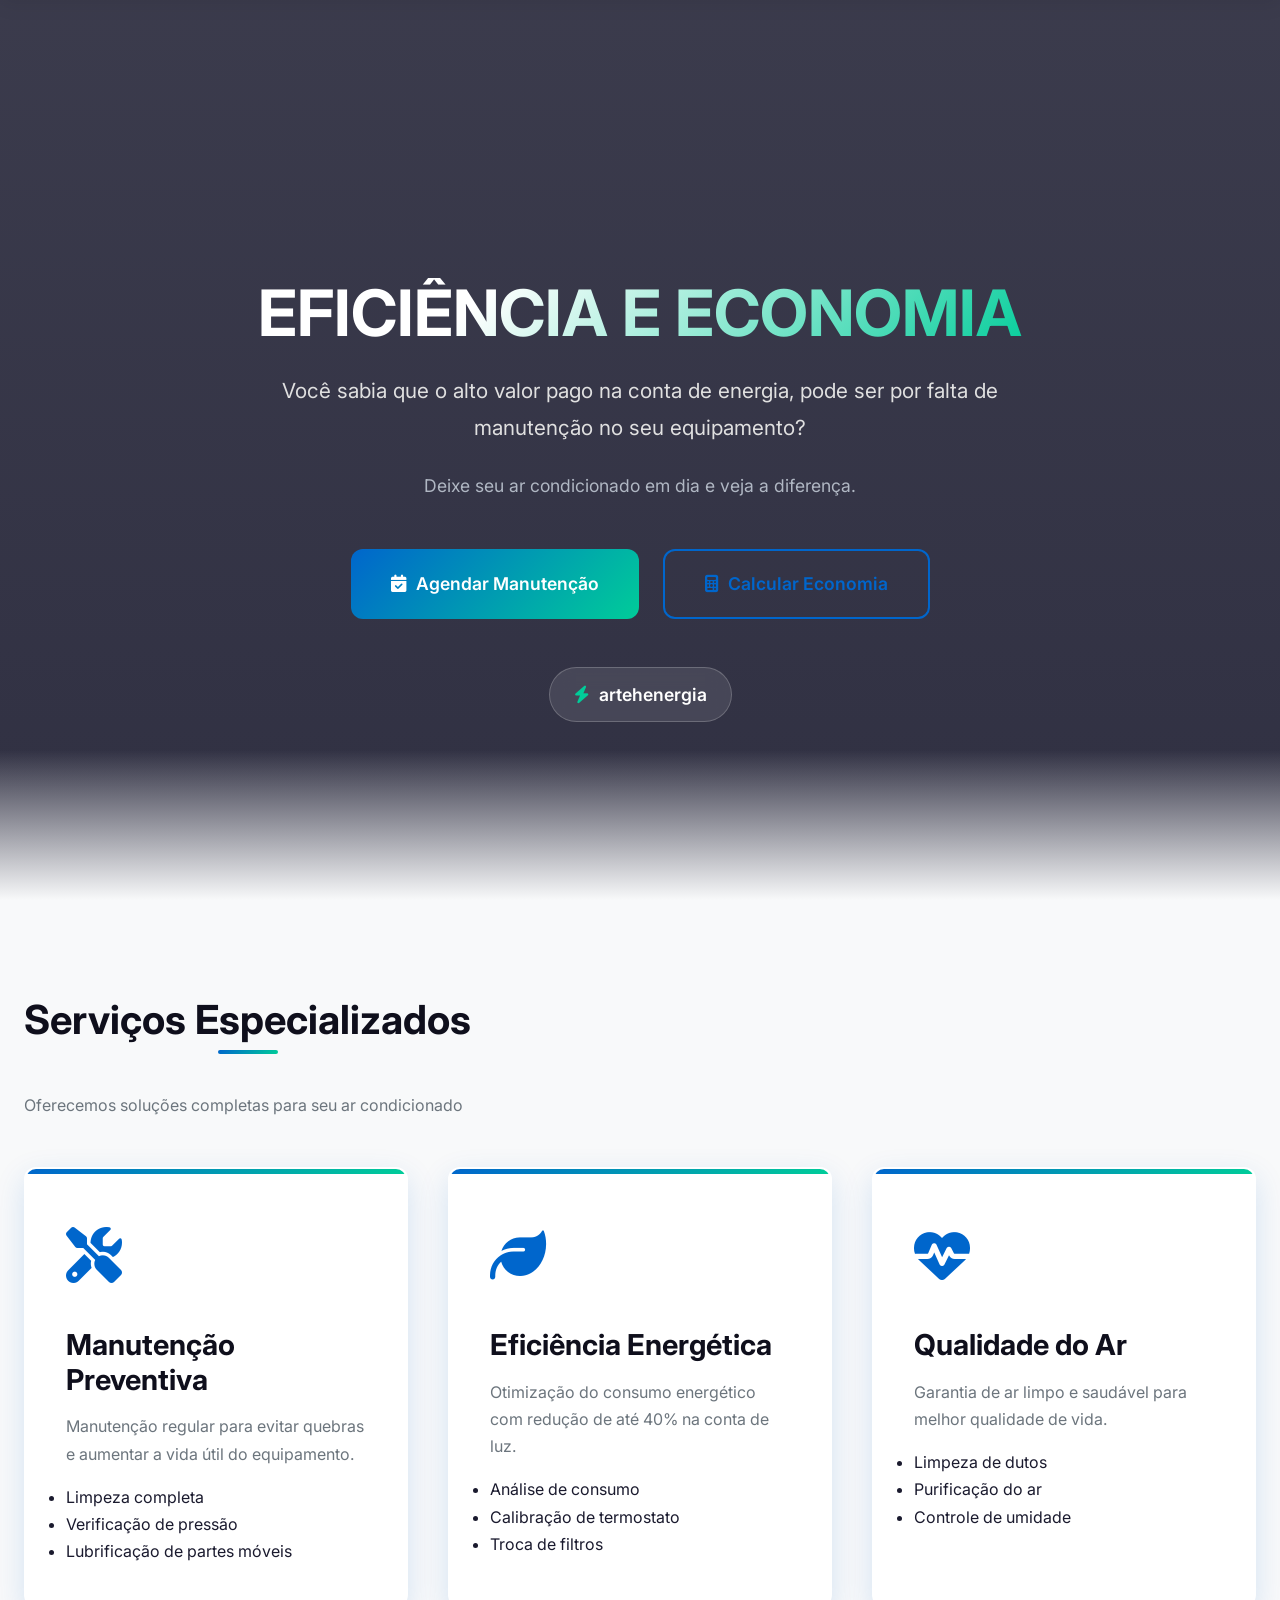
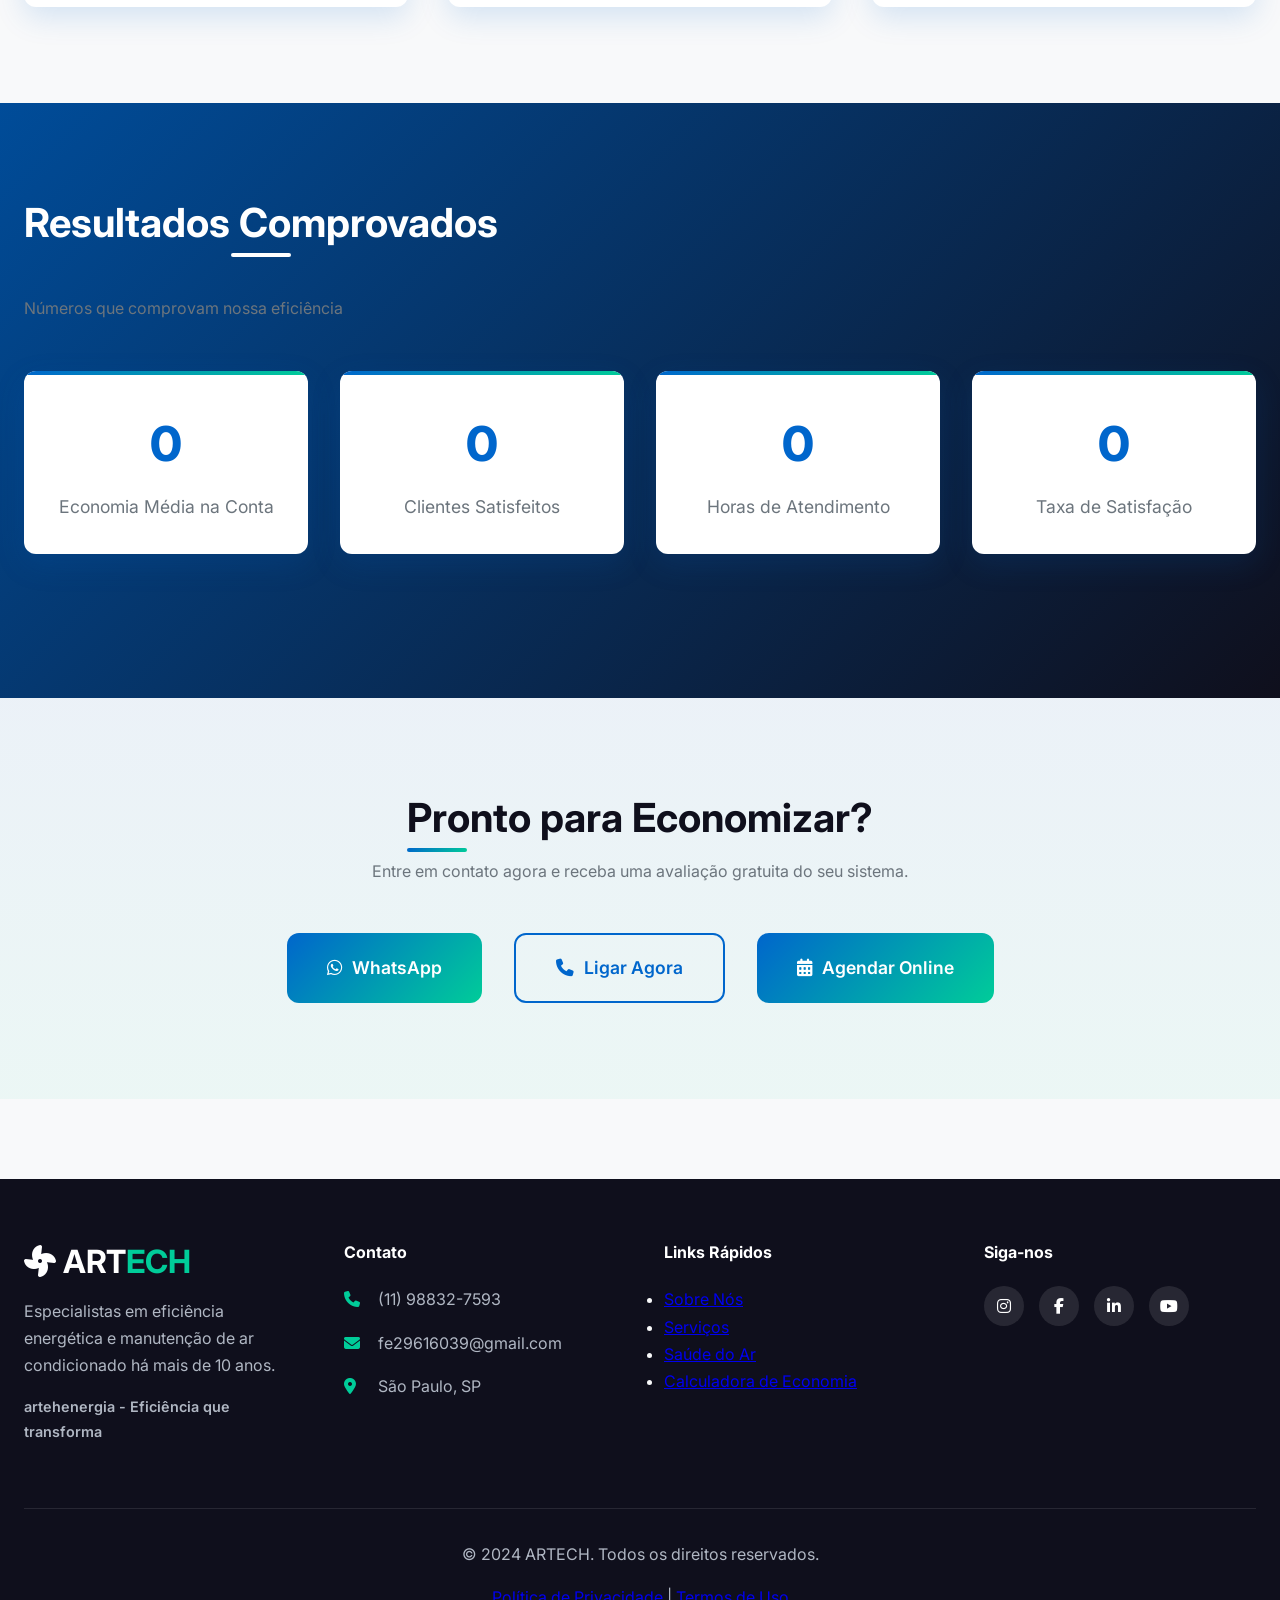
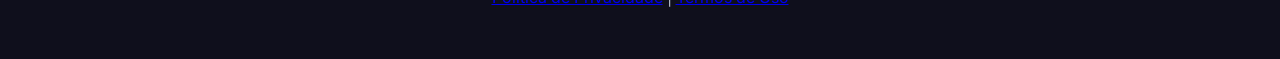
==== index.html @ 8abafe59 "Add files via upload" ====
<!DOCTYPE html>
<html lang="pt-br">
<head>
    <meta charset="UTF-8">
    <meta name="viewport" content="width=device-width, initial-scale=1.0">
    <title>ARTECH - Eficiência e Economia em Ar Condicionado</title>
    
    <!-- SEO -->
    <meta name="description" content="Reduza até 40% na conta de energia com manutenção especializada em ar condicionado. Eficiência e economia garantida para sua casa ou empresa.">
    <meta name="keywords" content="ar condicionado, manutenção, economia de energia, eficiência energética, limpeza ar condicionado, conserto ar condicionado">
    <meta name="author" content="ARTECH">
    
    <!-- Favicon -->
    <link rel="icon" type="image/x-icon" href="assets/images/favicon.ico">
    
    <!-- CSS -->
    <link rel="stylesheet" href="/css/global.css">
    <link rel="stylesheet" href="/css/components.css">
    <link rel="stylesheet" href="/css/index.css">
    
    <!-- Font Awesome -->
    <link rel="stylesheet" href="https://cdnjs.cloudflare.com/ajax/libs/font-awesome/6.4.0/css/all.min.css">
    
    <!-- Google Fonts -->
    <link rel="preconnect" href="https://fonts.googleapis.com">
    <link rel="preconnect" href="https://fonts.gstatic.com" crossorigin>
    <link href="https://fonts.googleapis.com/css2?family=Inter:wght@300;400;500;600;700;800&display=swap" rel="stylesheet">
</head>
<body>
    <!-- HEADER -->
    <header class="header">
        <div class="container">
            <nav class="navbar">
                <a href="index.html" class="logo">
    <img src="/assets/images/logo.svg" alt="ARTECH Energia" class="logo-img">
</a>
                
                <button class="menu-toggle" id="menuToggle" aria-label="Menu">
                    <i class="fas fa-bars"></i>
                </button>
                
                <ul class="nav-links" id="navLinks">
                    <li><a href="index.html" class="active">Home</a></li>
                    <li><a href="sobre.html">Sobre Nós</a></li>
                    <li><a href="servicos.html">Serviços</a></li>
                    <li><a href="saude.html">Saúde do Ar</a></li>
                    <li><a href="economia.html">Economia</a></li>
                    <li><a href="contato.html" class="btn btn-primary">Contato</a></li>
                </ul>
            </nav>
        </div>
    </header>

    <!-- HERO SECTION -->
    <section class="hero">
        <div class="container">
            <div class="hero-content">
                <h1>EFICIÊNCIA E ECONOMIA</h1>
                <p class="lead">Você sabia que o alto valor pago na conta de energia, pode ser por falta de manutenção no seu equipamento?</p>
                <p class="subtitle">Deixe seu ar condicionado em dia e veja a diferença.</p>
                
                <div class="hero-buttons">
                    <a href="agendamento.html" class="btn btn-primary btn-lg">
                        <i class="fas fa-calendar-check"></i> Agendar Manutenção
                    </a>
                    <a href="economia.html" class="btn btn-secondary btn-lg">
                        <i class="fas fa-calculator"></i> Calcular Economia
                    </a>
                </div>
                
                <div class="brand-tag">
                    <i class="fas fa-bolt"></i>
                    <span>artehenergia</span>
                </div>
            </div>
        </div>
    </section>

    <!-- SERVIÇOS DESTAQUE -->
    <section class="services-section">
        <div class="container">
            <h2 class="section-title">Serviços Especializados</h2>
            <p class="section-subtitle">Oferecemos soluções completas para seu ar condicionado</p>
            
            <div class="services-grid">
                <div class="service-card">
                    <div class="service-icon">
                        <i class="fas fa-tools"></i>
                    </div>
                    <h3>Manutenção Preventiva</h3>
                    <p>Manutenção regular para evitar quebras e aumentar a vida útil do equipamento.</p>
                    <ul>
                        <li>Limpeza completa</li>
                        <li>Verificação de pressão</li>
                        <li>Lubrificação de partes móveis</li>
                    </ul>
                </div>
                
                <div class="service-card">
                    <div class="service-icon">
                        <i class="fas fa-leaf"></i>
                    </div>
                    <h3>Eficiência Energética</h3>
                    <p>Otimização do consumo energético com redução de até 40% na conta de luz.</p>
                    <ul>
                        <li>Análise de consumo</li>
                        <li>Calibração de termostato</li>
                        <li>Troca de filtros</li>
                    </ul>
                </div>
                
                <div class="service-card">
                    <div class="service-icon">
                        <i class="fas fa-heartbeat"></i>
                    </div>
                    <h3>Qualidade do Ar</h3>
                    <p>Garantia de ar limpo e saudável para melhor qualidade de vida.</p>
                    <ul>
                        <li>Limpeza de dutos</li>
                        <li>Purificação do ar</li>
                        <li>Controle de umidade</li>
                    </ul>
                </div>
            </div>
        </div>
    </section>

    <!-- ESTATÍSTICAS -->
    <section class="economy-home">
        <div class="container">
            <h2 class="section-title">Resultados Comprovados</h2>
            <p class="section-subtitle">Números que comprovam nossa eficiência</p>
            
            <div class="stats-grid">
                <div class="stat-card">
                    <div class="stat-number" data-count="40">0</div>
                    <div class="stat-label">Economia Média na Conta</div>
                </div>
                
                <div class="stat-card">
                    <div class="stat-number" data-count="1500">0</div>
                    <div class="stat-label">Clientes Satisfeitos</div>
                </div>
                
                <div class="stat-card">
                    <div class="stat-number" data-count="24">0</div>
                    <div class="stat-label">Horas de Atendimento</div>
                </div>
                
                <div class="stat-card">
                    <div class="stat-number" data-count="99">0</div>
                    <div class="stat-label">Taxa de Satisfação</div>
                </div>
            </div>
        </div>
    </section>

    <!-- CTA FINAL -->
    <section class="cta-section">
        <div class="container">
            <h2>Pronto para Economizar?</h2>
            <p class="lead">Entre em contato agora e receba uma avaliação gratuita do seu sistema.</p>
            
            <div class="cta-buttons">
                <a href="https://wa.me/5511988327593?text=Olá! Gostaria de agendar uma manutenção" 
                   class="btn btn-primary btn-lg" target="_blank">
                    <i class="fab fa-whatsapp"></i> WhatsApp
                </a>
                <a href="tel:+5511988327593" class="btn btn-secondary btn-lg">
                    <i class="fas fa-phone"></i> Ligar Agora
                </a>
                <a href="agendamento.html" class="btn btn-primary btn-lg">
                    <i class="fas fa-calendar-alt"></i> Agendar Online
                </a>
            </div>
        </div>
    </section>

    <!-- FOOTER -->
    <footer class="footer">
        <div class="container">
            <div class="footer-content">
                <div class="footer-brand">
                    <h3><i class="fas fa-fan"></i> ART<span>ECH</span></h3>
                    <p>Especialistas em eficiência energética e manutenção de ar condicionado há mais de 10 anos.</p>
                    <p class="tagline">artehenergia - Eficiência que transforma</p>
                </div>
                
                <div class="footer-contact">
                    <h4>Contato</h4>
                    <p><i class="fas fa-phone"></i> (11) 98832-7593</p>
                    <p><i class="fas fa-envelope"></i> fe29616039@gmail.com</p>
                    <p><i class="fas fa-map-marker-alt"></i> São Paulo, SP</p>
                </div>
                
                <div class="footer-links">
                    <h4>Links Rápidos</h4>
                    <ul>
                        <li><a href="sobre.html">Sobre Nós</a></li>
                        <li><a href="servicos.html">Serviços</a></li>
                        <li><a href="saude.html">Saúde do Ar</a></li>
                        <li><a href="economia.html">Calculadora de Economia</a></li>
                    </ul>
                </div>
                
                <div class="footer-social">
                    <h4>Siga-nos</h4>
                    <div class="social-icons">
                        <a href="#" aria-label="Instagram"><i class="fab fa-instagram"></i></a>
                        <a href="#" aria-label="Facebook"><i class="fab fa-facebook-f"></i></a>
                        <a href="#" aria-label="LinkedIn"><i class="fab fa-linkedin-in"></i></a>
                        <a href="#" aria-label="YouTube"><i class="fab fa-youtube"></i></a>
                    </div>
                </div>
            </div>
            
            <div class="footer-bottom">
                <p>&copy; 2024 ARTECH. Todos os direitos reservados.</p>
                <p><a href="politica.html">Política de Privacidade</a> | <a href="termos.html">Termos de Uso</a></p>
            </div>
        </div>
    </footer>

    <!-- JavaScript -->
    <script src="/js/global.js"></script>
    <script src="/js/index.js"></script>
</body>
</html>
---- css/global.css ----
/* css/global.css */
:root {
  /* PALETA DA ARTECH - Energia & Eficiência */
  --primary: #0066CC;       /* Azul energia - confiança */
  --primary-dark: #004C99;
  --secondary: #00CC99;     /* Verde eficiência - sustentabilidade */
  --secondary-dark: #00AA7A;
  --accent: #FF6B35;        /* Laranja - atenção/urgência */
  --dark: #1A1A2E;          /* Preto técnico */
  --darker: #0F0F1C;
  --light: #F8F9FA;         /* Branco gelo */
  --gray: #6C757D;
  --gray-light: #E9ECEF;
  
  /* Efeitos */
  --gradient: linear-gradient(135deg, var(--primary), var(--secondary));
  --gradient-dark: linear-gradient(135deg, var(--primary-dark), var(--secondary-dark));
  --shadow: 0 10px 30px rgba(0, 102, 204, 0.15);
  --shadow-lg: 0 20px 40px rgba(0, 0, 0, 0.1);
  --radius: 12px;
  --radius-lg: 20px;
  --transition: all 0.3s cubic-bezier(0.4, 0, 0.2, 1);
}

/* RESET MODERNO */
* {
  margin: 0;
  padding: 0;
  box-sizing: border-box;
}

html {
  scroll-behavior: smooth;
  font-size: 16px;
}

body {
  font-family: 'Inter', 'Segoe UI', system-ui, sans-serif;
  line-height: 1.7;
  color: var(--dark);
  background-color: var(--light);
  overflow-x: hidden;
}

/* CONTAINER RESPONSIVO */
.container {
  width: 100%;
  max-width: 1280px;
  margin: 0 auto;
  padding: 0 24px;
}

/* TIPOGRAFIA */
h1, h2, h3, h4, h5, h6 {
  font-weight: 700;
  line-height: 1.2;
  margin-bottom: 1rem;
  color: var(--darker);
}

h1 {
  font-size: 3.5rem;
}

h2 {
  font-size: 2.5rem;
  position: relative;
  display: inline-block;
}

h2::after {
  content: '';
  position: absolute;
  bottom: -10px;
  left: 0;
  width: 60px;
  height: 4px;
  background: var(--gradient);
  border-radius: 2px;
}

h3 {
  font-size: 1.8rem;
}

p {
  margin-bottom: 1rem;
  color: var(--gray);
}

.section-title {
  text-align: center;
  margin-bottom: 3rem;
}

.section-title::after {
  left: 50%;
  transform: translateX(-50%);
}

/* BOTÕES */
.btn {
  display: inline-flex;
  align-items: center;
  justify-content: center;
  gap: 10px;
  padding: 14px 32px;
  font-weight: 600;
  font-size: 1rem;
  text-decoration: none;
  border-radius: var(--radius);
  border: none;
  cursor: pointer;
  transition: var(--transition);
  white-space: nowrap;
}

.btn-primary {
  background: var(--gradient);
  color: white;
}

.btn-primary:hover {
  background: var(--gradient-dark);
  transform: translateY(-3px);
  box-shadow: var(--shadow-lg);
}

.btn-secondary {
  background: transparent;
  color: var(--primary);
  border: 2px solid var(--primary);
}

.btn-secondary:hover {
  background: var(--primary);
  color: white;
  transform: translateY(-3px);
}

.btn-lg {
  padding: 18px 40px;
  font-size: 1.1rem;
}

/* HEADER FIXO */
.header {
  background: rgba(255, 255, 255, 0.95);
  backdrop-filter: blur(10px);
  box-shadow: 0 4px 20px rgba(0, 0, 0, 0.08);
  position: fixed;
  width: 100%;
  top: 0;
  z-index: 1000;
  border-bottom: 3px solid transparent;
  border-image: var(--gradient);
  border-image-slice: 1;
}

.navbar {
  display: flex;
  justify-content: space-between;
  align-items: center;
  padding: 1.2rem 0;
}

.logo {
  font-size: 2rem;
  font-weight: 800;
  color: var(--dark);
  text-decoration: none;
  display: flex;
  align-items: center;
  gap: 10px;
}

.logo span {
  color: var(--primary);
  position: relative;
}

.logo span::after {
  content: '®';
  font-size: 0.7rem;
  position: absolute;
  top: -5px;
  right: -12px;
}

.nav-links {
  display: flex;
  gap: 2rem;
  list-style: none;
}

.nav-links a {
  color: var(--dark);
  text-decoration: none;
  font-weight: 600;
  font-size: 1rem;
  padding: 8px 16px;
  border-radius: var(--radius);
  transition: var(--transition);
  position: relative;
}

.nav-links a:hover {
  color: var(--primary);
  background: rgba(0, 102, 204, 0.08);
}

.nav-links a.active {
  color: var(--primary);
  background: rgba(0, 102, 204, 0.1);
}

.nav-links a.active::before {
  content: '';
  position: absolute;
  bottom: -5px;
  left: 50%;
  transform: translateX(-50%);
  width: 30px;
  height: 3px;
  background: var(--gradient);
  border-radius: 2px;
}

.menu-toggle {
  display: none;
  background: none;
  border: none;
  font-size: 1.5rem;
  color: var(--dark);
  cursor: pointer;
  padding: 8px;
}

/* FOOTER */
.footer {
  background: var(--darker);
  color: var(--light);
  padding: 4rem 0 2rem;
  margin-top: 5rem;
}

.footer-content {
  display: grid;
  grid-template-columns: repeat(auto-fit, minmax(250px, 1fr));
  gap: 3rem;
  margin-bottom: 3rem;
}

.footer h3, .footer h4 {
  color: white;
  margin-bottom: 1.5rem;
}

.footer p {
  color: #B0B7C3;
}

.footer-brand h3 {
  font-size: 2rem;
  margin-bottom: 1rem;
}

.footer-brand span {
  color: var(--secondary);
}

.footer-contact i {
  color: var(--secondary);
  margin-right: 10px;
  width: 20px;
}

.social-icons {
  display: flex;
  gap: 15px;
}

.social-icons a {
  display: inline-flex;
  align-items: center;
  justify-content: center;
  width: 40px;
  height: 40px;
  background: rgba(255, 255, 255, 0.1);
  border-radius: 50%;
  color: white;
  text-decoration: none;
  transition: var(--transition);
}

.social-icons a:hover {
  background: var(--primary);
  transform: translateY(-3px);
}

.footer-bottom {
  border-top: 1px solid rgba(255, 255, 255, 0.1);
  padding-top: 2rem;
  text-align: center;
  color: #8A94A6;
}

.tagline {
  font-size: 0.9rem;
  color: var(--secondary);
  font-weight: 600;
}

/* RESPONSIVIDADE */
@media (max-width: 1024px) {
  h1 { font-size: 3rem; }
  h2 { font-size: 2.2rem; }
}

@media (max-width: 768px) {
  .container {
    padding: 0 20px;
  }
  
  .menu-toggle {
    display: block;
  }
  
  .nav-links {
    position: fixed;
    top: 80px;
    left: -100%;
    flex-direction: column;
    background: white;
    width: 100%;
    padding: 2rem;
    box-shadow: var(--shadow-lg);
    transition: 0.4s ease;
    z-index: 999;
  }
  
  .nav-links.active {
    left: 0;
  }
  
  h1 { font-size: 2.5rem; }
  h2 { font-size: 2rem; }
}

@media (max-width: 480px) {
  .btn {
    width: 100%;
    justify-content: center;
  }
  
  h1 { font-size: 2rem; }
  h2 { font-size: 1.8rem; }
}
---- css/components.css ----
/* css/components.css */

/* CARD DE SERVIÇO */
.service-card {
  background: white;
  border-radius: var(--radius);
  padding: 2.5rem;
  box-shadow: var(--shadow);
  transition: var(--transition);
  height: 100%;
  border: 2px solid transparent;
  position: relative;
  overflow: hidden;
}

.service-card::before {
  content: '';
  position: absolute;
  top: 0;
  left: 0;
  width: 100%;
  height: 5px;
  background: var(--gradient);
}

.service-card:hover {
  transform: translateY(-10px);
  box-shadow: var(--shadow-lg);
  border-color: var(--primary);
}

.service-icon {
  font-size: 3.5rem;
  margin-bottom: 1.5rem;
  color: var(--primary);
  display: inline-block;
}

/* CARD DE TIME */
.team-card {
  background: white;
  border-radius: var(--radius);
  padding: 2rem;
  text-align: center;
  box-shadow: var(--shadow);
  transition: var(--transition);
}

.team-card:hover {
  transform: translateY(-5px);
}

.team-img {
  width: 150px;
  height: 150px;
  border-radius: 50%;
  margin: 0 auto 1.5rem;
  overflow: hidden;
  border: 5px solid var(--gray-light);
}

.team-img img {
  width: 100%;
  height: 100%;
  object-fit: cover;
}

/* FORMULÁRIOS */
.form-group {
  margin-bottom: 1.5rem;
}

.form-label {
  display: block;
  margin-bottom: 0.5rem;
  font-weight: 600;
  color: var(--dark);
}

.form-control {
  width: 100%;
  padding: 14px 18px;
  border: 2px solid var(--gray-light);
  border-radius: var(--radius);
  font-size: 1rem;
  transition: var(--transition);
  background: white;
}

.form-control:focus {
  outline: none;
  border-color: var(--primary);
  box-shadow: 0 0 0 3px rgba(0, 102, 204, 0.1);
}

.form-control.error {
  border-color: var(--accent);
}

.error-message {
  color: var(--accent);
  font-size: 0.875rem;
  margin-top: 0.25rem;
  display: none;
}

.error-message.show {
  display: block;
}

/* GRIDS */
.grid-2 {
  display: grid;
  grid-template-columns: repeat(2, 1fr);
  gap: 3rem;
  align-items: center;
}

.grid-3 {
  display: grid;
  grid-template-columns: repeat(3, 1fr);
  gap: 2rem;
}

.grid-4 {
  display: grid;
  grid-template-columns: repeat(4, 1fr);
  gap: 2rem;
}

/* STATS */
.stats-grid {
  display: grid;
  grid-template-columns: repeat(auto-fit, minmax(200px, 1fr));
  gap: 2rem;
  margin: 3rem 0;
}

.stat-card {
  background: white;
  border-radius: var(--radius);
  padding: 2rem;
  text-align: center;
  box-shadow: var(--shadow);
  position: relative;
  overflow: hidden;
}

.stat-card::before {
  content: '';
  position: absolute;
  top: 0;
  left: 0;
  right: 0;
  height: 4px;
  background: var(--gradient);
}

.stat-number {
  font-size: 3rem;
  font-weight: 800;
  color: var(--primary);
  margin-bottom: 0.5rem;
}

.stat-label {
  color: var(--gray);
  font-size: 1.1rem;
}

/* BANNER */
.banner {
  background: var(--gradient);
  color: white;
  padding: 4rem 0;
  text-align: center;
  position: relative;
  overflow: hidden;
}

.banner::before {
  content: '';
  position: absolute;
  top: 0;
  left: 0;
  right: 0;
  bottom: 0;
  background: url('../assets/images/pattern.svg') repeat;
  opacity: 0.1;
}

.banner h2 {
  color: white;
  margin-bottom: 1rem;
}

.banner h2::after {
  background: white;
  left: 50%;
  transform: translateX(-50%);
}

/* RESPONSIVIDADE DOS COMPONENTES */
@media (max-width: 1024px) {
  .grid-4 {
    grid-template-columns: repeat(2, 1fr);
  }
}

@media (max-width: 768px) {
  .grid-2, .grid-3, .grid-4 {
    grid-template-columns: 1fr;
    gap: 1.5rem;
  }
  
  .service-card, .team-card, .stat-card {
    padding: 2rem;
  }
}
---- css/index.css ----
/* css/index.css */

/* HERO SECTION */
.hero {
  min-height: 100vh;
  background: linear-gradient(rgba(26, 26, 46, 0.85), rgba(26, 26, 46, 0.9)),
              url('../assets/images/hero-bg.jpg') center/cover fixed;
  display: flex;
  align-items: center;
  color: white;
  position: relative;
  overflow: hidden;
  padding-top: 100px;
}

.hero::before {
  content: '';
  position: absolute;
  bottom: 0;
  left: 0;
  right: 0;
  height: 150px;
  background: linear-gradient(to top, var(--light), transparent);
}

.hero-content {
  position: relative;
  z-index: 2;
  max-width: 800px;
  margin: 0 auto;
  text-align: center;
}

.hero h1 {
  font-size: 4rem;
  background: linear-gradient(135deg, #fff 30%, var(--secondary) 100%);
  -webkit-background-clip: text;
  background-clip: text;
  color: transparent;
  margin-bottom: 1.5rem;
  line-height: 1.1;
}

.hero .lead {
  font-size: 1.3rem;
  color: #E0E0E0;
  margin-bottom: 1.5rem;
  line-height: 1.8;
}

.hero .subtitle {
  font-size: 1.1rem;
  color: #B0B7C3;
  margin-bottom: 3rem;
}

.hero-buttons {
  display: flex;
  gap: 1.5rem;
  justify-content: center;
  margin-bottom: 3rem;
  flex-wrap: wrap;
}

.brand-tag {
  display: inline-flex;
  align-items: center;
  gap: 10px;
  background: rgba(255, 255, 255, 0.1);
  backdrop-filter: blur(10px);
  padding: 12px 24px;
  border-radius: 50px;
  font-weight: 600;
  font-size: 1.1rem;
  border: 1px solid rgba(255, 255, 255, 0.2);
}

.brand-tag i {
  color: var(--secondary);
}

/* SEÇÃO SERVIÇOS DESTAQUE */
.services-section {
  padding: 6rem 0;
  background: var(--light);
}

.services-grid {
  display: grid;
  grid-template-columns: repeat(auto-fit, minmax(350px, 1fr));
  gap: 2.5rem;
  margin-top: 3rem;
}

/* SEÇÃO ECONOMIA HOME */
.economy-home {
  padding: 6rem 0;
  background: linear-gradient(135deg, var(--primary-dark), var(--darker));
  color: white;
  position: relative;
}

.economy-home::before {
  content: '';
  position: absolute;
  top: 0;
  left: 0;
  right: 0;
  bottom: 0;
  background: url('../assets/images/dots.svg') repeat;
  opacity: 0.05;
}

.economy-home h2 {
  color: white;
}

.economy-home h2::after {
  background: white;
}

/* TESTEMUNHOS */
.testimonials {
  padding: 6rem 0;
  background: white;
}

.testimonial-card {
  background: var(--light);
  padding: 2.5rem;
  border-radius: var(--radius-lg);
  box-shadow: var(--shadow);
  position: relative;
}

.testimonial-card::before {
  content: '"';
  position: absolute;
  top: -20px;
  left: 30px;
  font-size: 5rem;
  color: var(--primary);
  opacity: 0.2;
  font-family: serif;
}

.testimonial-author {
  display: flex;
  align-items: center;
  gap: 1rem;
  margin-top: 2rem;
}

.author-img {
  width: 60px;
  height: 60px;
  border-radius: 50%;
  overflow: hidden;
}

.author-img img {
  width: 100%;
  height: 100%;
  object-fit: cover;
}

/* CTA FINAL */
.cta-section {
  padding: 6rem 0;
  text-align: center;
  background: linear-gradient(rgba(0, 102, 204, 0.05), rgba(0, 204, 153, 0.05));
}

.cta-buttons {
  display: flex;
  gap: 2rem;
  justify-content: center;
  margin-top: 3rem;
  flex-wrap: wrap;
}

@media (max-width: 768px) {
  .hero h1 {
    font-size: 2.8rem;
  }
  
  .hero .lead {
    font-size: 1.1rem;
  }
  
  .hero-buttons {
    flex-direction: column;
    align-items: center;
  }
  
  .hero-buttons .btn {
    width: 100%;
    max-width: 300px;
  }
  
  .services-grid {
    grid-template-columns: 1fr;
  }
}
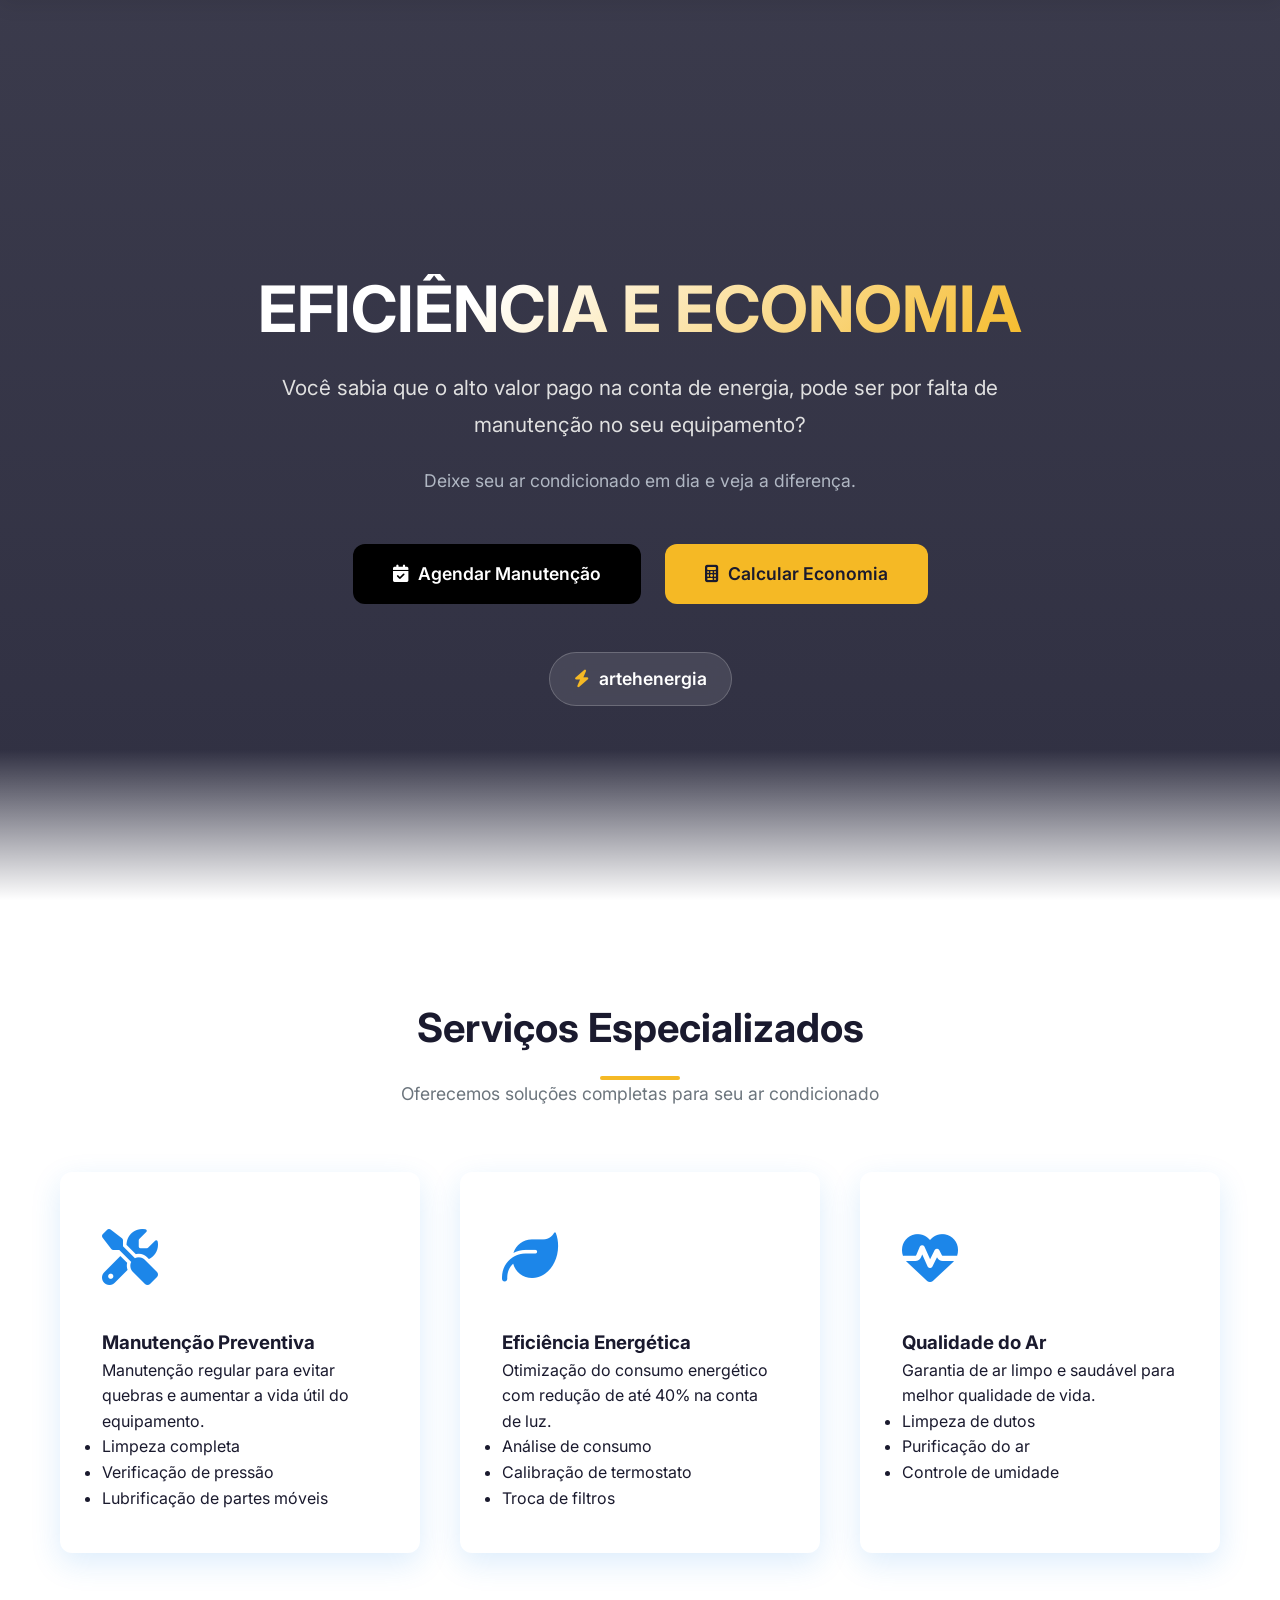
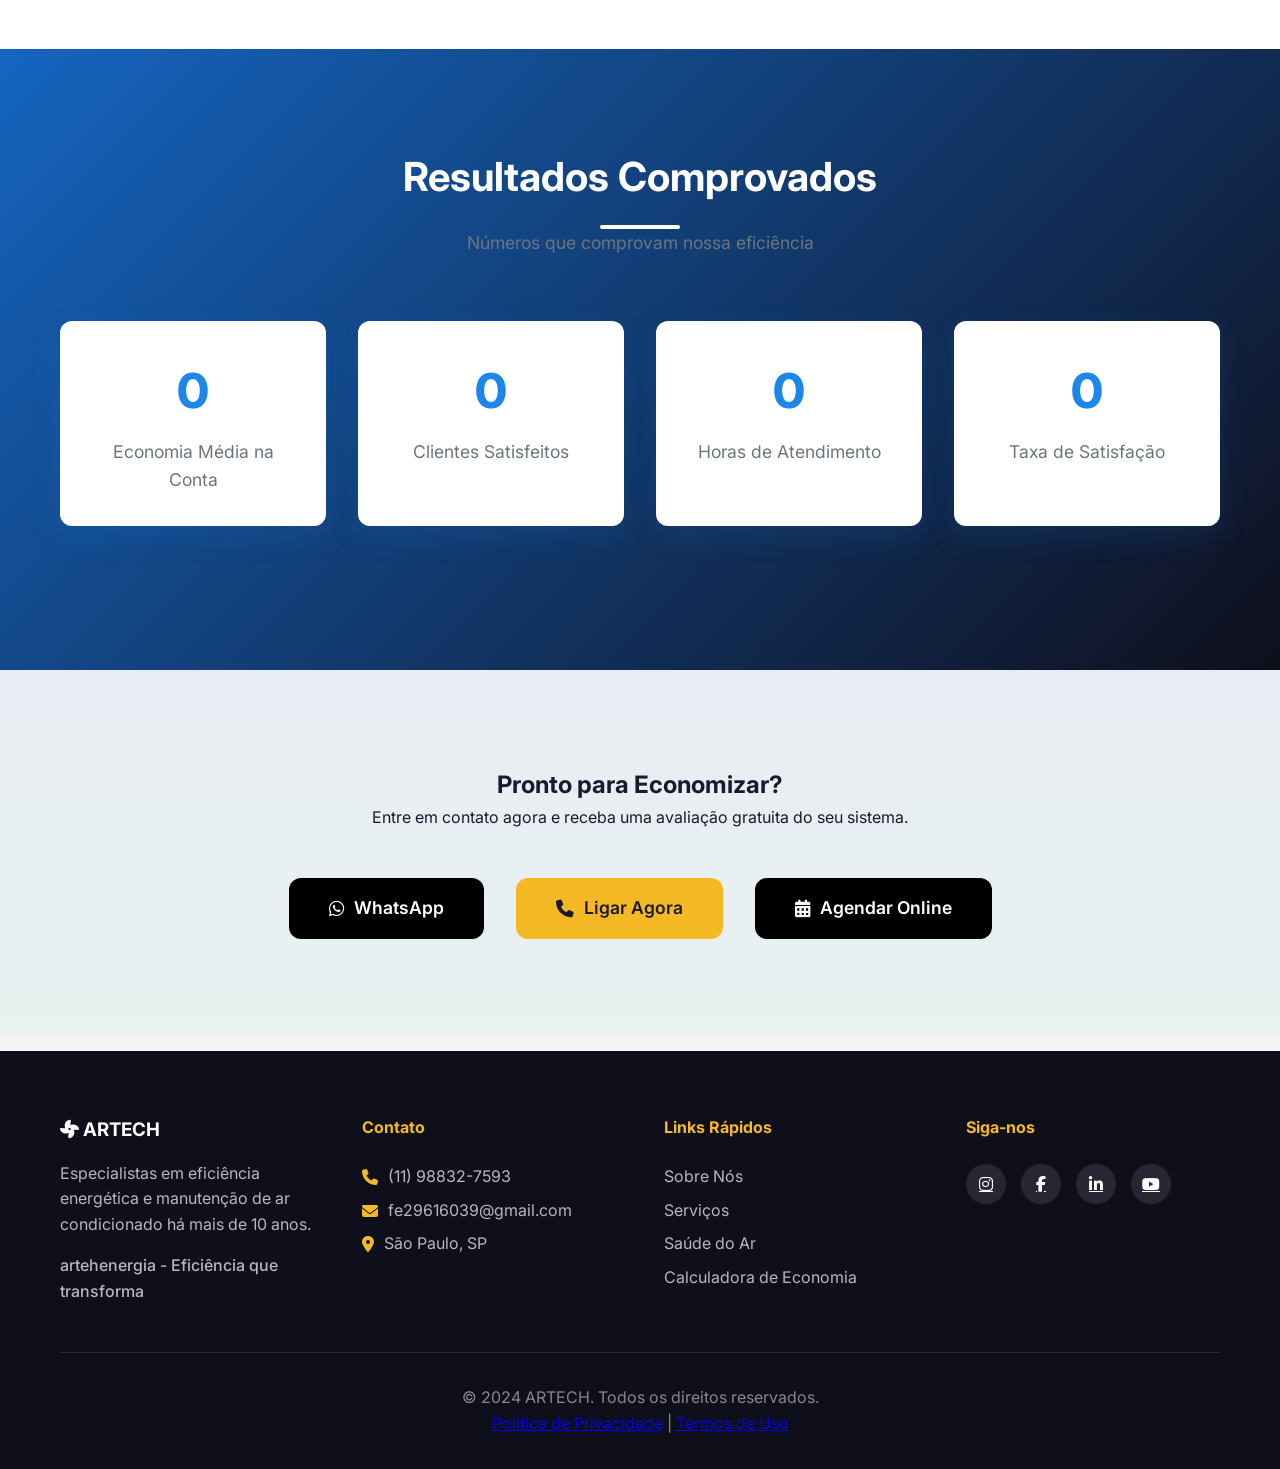
==== commit acb510f2: "Update index.html" ====
--- a/index.html
+++ b/index.html
@@ -14,9 +14,9 @@
     <link rel="icon" type="image/x-icon" href="assets/images/favicon.ico">
     
     <!-- CSS -->
-    <link rel="stylesheet" href="/css/global.css">
-    <link rel="stylesheet" href="/css/components.css">
-    <link rel="stylesheet" href="/css/index.css">
+    <link rel="stylesheet" href="css/global.css">
+    <link rel="stylesheet" href="css/components.css">
+    <link rel="stylesheet" href="css/index.css">
     
     <!-- Font Awesome -->
     <link rel="stylesheet" href="https://cdnjs.cloudflare.com/ajax/libs/font-awesome/6.4.0/css/all.min.css">
@@ -28,28 +28,29 @@
 </head>
 <body>
     <!-- HEADER -->
-    <header class="header">
-        <div class="container">
-            <nav class="navbar">
-                <a href="index.html" class="logo">
-    <img src="/assets/images/logo.svg" alt="ARTECH Energia" class="logo-img">
-</a>
-                
-                <button class="menu-toggle" id="menuToggle" aria-label="Menu">
-                    <i class="fas fa-bars"></i>
-                </button>
-                
-                <ul class="nav-links" id="navLinks">
-                    <li><a href="index.html" class="active">Home</a></li>
-                    <li><a href="sobre.html">Sobre Nós</a></li>
-                    <li><a href="servicos.html">Serviços</a></li>
-                    <li><a href="saude.html">Saúde do Ar</a></li>
-                    <li><a href="economia.html">Economia</a></li>
-                    <li><a href="contato.html" class="btn btn-primary">Contato</a></li>
-                </ul>
-            </nav>
-        </div>
-    </header>
+   <!-- HEADER - CORRETO E AJUSTADO -->
+<header class="header">
+    <div class="container">
+        <nav class="navbar">
+            <a href="index.html" class="logo">
+                <img src="assets/images/logo.svg" alt="ARTECH" class="logo-img">
+            </a>
+            
+            <button class="menu-toggle" id="menuToggle">
+                <i class="fas fa-bars"></i>
+            </button>
+            
+            <ul class="nav-links" id="navLinks">
+                <li><a href="index.html" class="active">Home</a></li>
+                <li><a href="pages/sobre.html">Sobre Nós</a></li>
+                <li><a href="pages/servicos.html">Serviços</a></li>
+                <li><a href="pages/saude.html">Saúde do Ar</a></li>
+                <li><a href="pages/economia.html">Economia</a></li>
+                <li><a href="pages/contato.html" class="btn btn-primary">Contato</a></li>
+            </ul>
+        </nav>
+    </div>
+</header>
 
     <!-- HERO SECTION -->
     <section class="hero">
@@ -60,10 +61,10 @@
                 <p class="subtitle">Deixe seu ar condicionado em dia e veja a diferença.</p>
                 
                 <div class="hero-buttons">
-                    <a href="agendamento.html" class="btn btn-primary btn-lg">
+                    <a href="../pages/contato.html" class="btn btn-primary btn-lg">
                         <i class="fas fa-calendar-check"></i> Agendar Manutenção
                     </a>
-                    <a href="economia.html" class="btn btn-secondary btn-lg">
+                    <a href="../pages/economia.html" class="btn btn-secondary btn-lg">
                         <i class="fas fa-calculator"></i> Calcular Economia
                     </a>
                 </div>
@@ -216,13 +217,16 @@
             
             <div class="footer-bottom">
                 <p>&copy; 2024 ARTECH. Todos os direitos reservados.</p>
-                <p><a href="politica.html">Política de Privacidade</a> | <a href="termos.html">Termos de Uso</a></p>
+                <p><a href="politica.html">Política de Privacidade</a> | <a href="../pages/termos.html">Termos de Uso</a></p>
             </div>
         </div>
     </footer>
 
     <!-- JavaScript -->
-    <script src="/js/global.js"></script>
-    <script src="/js/index.js"></script>
+    <script src="../js/global.js"></script>
+    <script src="../js/index.js"></script>
 </body>
 </html>
+
+
+
--- a/css/global.css
+++ b/css/global.css
@@ -1,358 +1,384 @@
-/* css/global.css */
+/* ===== css/global.css ===== */
+* {
+    margin: 0;
+    padding: 0;
+    box-sizing: border-box;
+}
+
 :root {
-  /* PALETA DA ARTECH - Energia & Eficiência */
-  --primary: #0066CC;       /* Azul energia - confiança */
-  --primary-dark: #004C99;
-  --secondary: #00CC99;     /* Verde eficiência - sustentabilidade */
-  --secondary-dark: #00AA7A;
-  --accent: #FF6B35;        /* Laranja - atenção/urgência */
-  --dark: #1A1A2E;          /* Preto técnico */
-  --darker: #0F0F1C;
-  --light: #F8F9FA;         /* Branco gelo */
-  --gray: #6C757D;
-  --gray-light: #E9ECEF;
-  
-  /* Efeitos */
-  --gradient: linear-gradient(135deg, var(--primary), var(--secondary));
-  --gradient-dark: linear-gradient(135deg, var(--primary-dark), var(--secondary-dark));
-  --shadow: 0 10px 30px rgba(0, 102, 204, 0.15);
-  --shadow-lg: 0 20px 40px rgba(0, 0, 0, 0.1);
-  --radius: 12px;
-  --radius-lg: 20px;
-  --transition: all 0.3s cubic-bezier(0.4, 0, 0.2, 1);
-}
-
-/* RESET MODERNO */
-* {
-  margin: 0;
-  padding: 0;
-  box-sizing: border-box;
-}
-
-html {
-  scroll-behavior: smooth;
-  font-size: 16px;
+    --primary: #1C86E9;
+    --primary-dark: #1565C0;
+    --primary-light: #63B8EF;
+    --primary-soft: #B4E0F4;
+    --secondary: #F5B925;
+    --secondary-dark: #e0a020;
+    --background: #F4F4F5;
+    --dark: #1A1A2E;
+    --darker: #0F0F1C;
+    --light: #FFFFFF;
+    --gray: #6C757D;
+    --gray-light: #E9ECEF;
+    --shadow: 0 10px 30px rgba(28, 134, 233, 0.15);
+    --shadow-lg: 0 20px 40px rgba(28, 134, 233, 0.2);
+    --radius: 12px;
+    --radius-lg: 20px;
 }
 
 body {
-  font-family: 'Inter', 'Segoe UI', system-ui, sans-serif;
-  line-height: 1.7;
-  color: var(--dark);
-  background-color: var(--light);
-  overflow-x: hidden;
-}
-
-/* CONTAINER RESPONSIVO */
+    font-family: 'Inter', sans-serif;
+    color: var(--dark);
+    background: var(--background);
+    line-height: 1.6;
+    overflow-x: hidden;
+}
+
 .container {
-  width: 100%;
-  max-width: 1280px;
-  margin: 0 auto;
-  padding: 0 24px;
-}
-
-/* TIPOGRAFIA */
-h1, h2, h3, h4, h5, h6 {
-  font-weight: 700;
-  line-height: 1.2;
-  margin-bottom: 1rem;
-  color: var(--darker);
-}
-
-h1 {
-  font-size: 3.5rem;
-}
-
-h2 {
-  font-size: 2.5rem;
-  position: relative;
-  display: inline-block;
-}
-
-h2::after {
-  content: '';
-  position: absolute;
-  bottom: -10px;
-  left: 0;
-  width: 60px;
-  height: 4px;
-  background: var(--gradient);
-  border-radius: 2px;
-}
-
-h3 {
-  font-size: 1.8rem;
-}
-
-p {
-  margin-bottom: 1rem;
-  color: var(--gray);
-}
-
+    width: 100%;
+    max-width: 1200px;
+    margin: 0 auto;
+    padding: 0 20px;
+}
+
+/* ===== HEADER FIXO ===== */
+.header {
+    background: var(--light);
+    box-shadow: var(--shadow);
+    position: fixed;
+    width: 100%;
+    top: 0;
+    left: 0;
+    z-index: 1000;
+    height: 80px;
+    display: flex;
+    align-items: center;
+}
+
+.navbar {
+    display: flex;
+    justify-content: space-between;
+    align-items: center;
+    width: 100%;
+}
+
+.logo-img {
+    height: 90px;
+    width: auto;
+    display: block;
+}
+
+.nav-links {
+    display: flex;
+    align-items: center;
+    gap: 2rem;
+    list-style: none;
+}
+
+.nav-links a {
+    color: var(--dark);
+    text-decoration: none;
+    font-weight: 500;
+    font-size: 1rem;
+    padding: 0.5rem 1rem;
+    border-radius: var(--radius);
+    transition: all 0.3s ease;
+    white-space: nowrap;
+}
+
+.nav-links a:hover {
+    color: var(--primary);
+    background: var(--primary-soft);
+}
+
+.nav-links a.active {
+    color: var(--primary);
+    background: var(--primary-soft);
+}
+
+.nav-links .btn-primary {
+    background: var(--primary);
+    color: white;
+    padding: 0.5rem 1.5rem;
+}
+
+.nav-links .btn-primary:hover {
+    background: var(--primary-dark);
+    color: white;
+}
+
+/* ===== MENU MOBILE ===== */
+.menu-toggle {
+    display: none;
+    background: none;
+    border: none;
+    font-size: 1.5rem;
+    color: var(--primary);
+    cursor: pointer;
+}
+
+@media (max-width: 768px) {
+    .header {
+        height: 70px;
+    }
+    
+    .logo-img {
+        height: 40px;
+    }
+    
+    .menu-toggle {
+        display: block;
+    }
+    
+    .nav-links {
+        position: fixed;
+        top: 70px;
+        left: -100%;
+        flex-direction: column;
+        background: var(--light);
+        width: 100%;
+        height: calc(100vh - 70px);
+        padding: 2rem;
+        box-shadow: var(--shadow-lg);
+        transition: left 0.3s ease;
+        gap: 1rem;
+        overflow-y: auto;
+    }
+    
+    .nav-links.active {
+        left: 0;
+    }
+    
+    .nav-links li {
+        width: 100%;
+    }
+    
+    .nav-links a {
+        display: block;
+        text-align: center;
+        padding: 1rem;
+        font-size: 1.1rem;
+    }
+}
+
+/* ===== PADDING DO CONTEÚDO ===== */
+main, section:first-of-type {
+    padding-top: 80px;
+}
+
+@media (max-width: 768px) {
+    main, section:first-of-type {
+        padding-top: 70px;
+    }
+}
+
+/* ===== BOTÕES ===== */
+.btn {
+    display: inline-flex;
+    align-items: center;
+    justify-content: center;
+    gap: 10px;
+    padding: 14px 32px;
+    font-weight: 600;
+    text-decoration: none;
+    border-radius: var(--radius);
+    border: none;
+    cursor: pointer;
+    transition: all 0.3s ease;
+    white-space: nowrap;
+}
+
+.btn-primary {
+    background: var(--gradient);
+    color: white;
+}
+
+.btn-primary:hover {
+    background: linear-gradient(135deg, var(--primary-dark), var(--primary-light));
+    transform: translateY(-3px);
+    box-shadow: var(--shadow-lg);
+}
+
+.btn-secondary {
+    background: var(--secondary);
+    color: var(--dark);
+}
+
+.btn-secondary:hover {
+    background: var(--secondary-dark);
+    transform: translateY(-3px);
+}
+
+.btn-lg {
+    padding: 16px 40px;
+    font-size: 1.1rem;
+}
+
+/* ===== TÍTULOS ===== */
 .section-title {
-  text-align: center;
-  margin-bottom: 3rem;
+    text-align: center;
+    font-size: 2.5rem;
+    color: var(--dark);
+    margin-bottom: 1rem;
+    font-weight: 700;
 }
 
 .section-title::after {
-  left: 50%;
-  transform: translateX(-50%);
-}
-
-/* BOTÕES */
-.btn {
-  display: inline-flex;
-  align-items: center;
-  justify-content: center;
-  gap: 10px;
-  padding: 14px 32px;
-  font-weight: 600;
-  font-size: 1rem;
-  text-decoration: none;
-  border-radius: var(--radius);
-  border: none;
-  cursor: pointer;
-  transition: var(--transition);
-  white-space: nowrap;
-}
-
-.btn-primary {
-  background: var(--gradient);
-  color: white;
-}
-
-.btn-primary:hover {
-  background: var(--gradient-dark);
-  transform: translateY(-3px);
-  box-shadow: var(--shadow-lg);
-}
-
-.btn-secondary {
-  background: transparent;
-  color: var(--primary);
-  border: 2px solid var(--primary);
-}
-
-.btn-secondary:hover {
-  background: var(--primary);
-  color: white;
-  transform: translateY(-3px);
-}
-
-.btn-lg {
-  padding: 18px 40px;
-  font-size: 1.1rem;
-}
-
-/* HEADER FIXO */
-.header {
-  background: rgba(255, 255, 255, 0.95);
-  backdrop-filter: blur(10px);
-  box-shadow: 0 4px 20px rgba(0, 0, 0, 0.08);
-  position: fixed;
-  width: 100%;
-  top: 0;
-  z-index: 1000;
-  border-bottom: 3px solid transparent;
-  border-image: var(--gradient);
-  border-image-slice: 1;
-}
-
-.navbar {
-  display: flex;
-  justify-content: space-between;
-  align-items: center;
-  padding: 1.2rem 0;
-}
-
-.logo {
-  font-size: 2rem;
-  font-weight: 800;
-  color: var(--dark);
-  text-decoration: none;
-  display: flex;
-  align-items: center;
-  gap: 10px;
-}
-
-.logo span {
-  color: var(--primary);
-  position: relative;
-}
-
-.logo span::after {
-  content: '®';
-  font-size: 0.7rem;
-  position: absolute;
-  top: -5px;
-  right: -12px;
-}
-
-.nav-links {
-  display: flex;
-  gap: 2rem;
-  list-style: none;
-}
-
-.nav-links a {
-  color: var(--dark);
-  text-decoration: none;
-  font-weight: 600;
-  font-size: 1rem;
-  padding: 8px 16px;
-  border-radius: var(--radius);
-  transition: var(--transition);
-  position: relative;
-}
-
-.nav-links a:hover {
-  color: var(--primary);
-  background: rgba(0, 102, 204, 0.08);
-}
-
-.nav-links a.active {
-  color: var(--primary);
-  background: rgba(0, 102, 204, 0.1);
-}
-
-.nav-links a.active::before {
-  content: '';
-  position: absolute;
-  bottom: -5px;
-  left: 50%;
-  transform: translateX(-50%);
-  width: 30px;
-  height: 3px;
-  background: var(--gradient);
-  border-radius: 2px;
-}
-
-.menu-toggle {
-  display: none;
-  background: none;
-  border: none;
-  font-size: 1.5rem;
-  color: var(--dark);
-  cursor: pointer;
-  padding: 8px;
-}
-
-/* FOOTER */
+    content: '';
+    display: block;
+    width: 80px;
+    height: 4px;
+    background: var(--secondary);
+    margin: 1rem auto 0;
+    border-radius: 2px;
+}
+
+.section-subtitle {
+    text-align: center;
+    color: var(--gray);
+    font-size: 1.1rem;
+    max-width: 700px;
+    margin: -1rem auto 4rem;
+    line-height: 1.6;
+}
+
+/* ===== FOOTER ===== */
 .footer {
-  background: var(--darker);
-  color: var(--light);
-  padding: 4rem 0 2rem;
-  margin-top: 5rem;
+    background: var(--darker);
+    color: white;
+    padding: 4rem 0 2rem;
+    margin-top: 1rem;
 }
 
 .footer-content {
-  display: grid;
-  grid-template-columns: repeat(auto-fit, minmax(250px, 1fr));
-  gap: 3rem;
-  margin-bottom: 3rem;
-}
-
-.footer h3, .footer h4 {
-  color: white;
-  margin-bottom: 1.5rem;
-}
-
-.footer p {
-  color: #B0B7C3;
-}
-
-.footer-brand h3 {
-  font-size: 2rem;
-  margin-bottom: 1rem;
-}
-
-.footer-brand span {
-  color: var(--secondary);
+    display: grid;
+    grid-template-columns: repeat(auto-fit, minmax(250px, 1fr));
+    gap: 3rem;
+    margin-bottom: 3rem;
+}
+
+.footer-brand p {
+    color: rgba(255, 255, 255, 0.7);
+    margin-top: 1rem;
+}
+
+.footer-logo {
+    height: 40px;
+    margin-bottom: 1rem;
+}
+
+.footer h4 {
+    color: var(--secondary);
+    margin-bottom: 1.5rem;
+}
+
+.footer-contact p {
+    color: rgba(255, 255, 255, 0.7);
+    margin-bottom: 0.5rem;
+    display: flex;
+    align-items: center;
+    gap: 10px;
 }
 
 .footer-contact i {
-  color: var(--secondary);
-  margin-right: 10px;
-  width: 20px;
+    color: var(--secondary);
+}
+
+.footer-links ul {
+    list-style: none;
+    padding: 0;
+}
+
+.footer-links li {
+    margin-bottom: 0.5rem;
+}
+
+.footer-links a {
+    color: rgba(255, 255, 255, 0.7);
+    text-decoration: none;
+    transition: all 0.3s ease;
+}
+
+.footer-links a:hover {
+    color: var(--secondary);
+    padding-left: 5px;
 }
 
 .social-icons {
-  display: flex;
-  gap: 15px;
+    display: flex;
+    gap: 15px;
 }
 
 .social-icons a {
-  display: inline-flex;
-  align-items: center;
-  justify-content: center;
-  width: 40px;
-  height: 40px;
-  background: rgba(255, 255, 255, 0.1);
-  border-radius: 50%;
-  color: white;
-  text-decoration: none;
-  transition: var(--transition);
+    display: inline-flex;
+    align-items: center;
+    justify-content: center;
+    width: 40px;
+    height: 40px;
+    background: rgba(255, 255, 255, 0.1);
+    border-radius: 50%;
+    color: white;
+    transition: all 0.3s ease;
 }
 
 .social-icons a:hover {
-  background: var(--primary);
-  transform: translateY(-3px);
+    background: var(--secondary);
+    transform: translateY(-3px);
+    color: var(--dark);
 }
 
 .footer-bottom {
-  border-top: 1px solid rgba(255, 255, 255, 0.1);
-  padding-top: 2rem;
-  text-align: center;
-  color: #8A94A6;
+    border-top: 1px solid rgba(255, 255, 255, 0.1);
+    padding-top: 2rem;
+    text-align: center;
+    color: rgba(255, 255, 255, 0.5);
 }
 
 .tagline {
-  font-size: 0.9rem;
-  color: var(--secondary);
-  font-weight: 600;
-}
-
-/* RESPONSIVIDADE */
-@media (max-width: 1024px) {
-  h1 { font-size: 3rem; }
-  h2 { font-size: 2.2rem; }
-}
-
-@media (max-width: 768px) {
-  .container {
-    padding: 0 20px;
-  }
-  
-  .menu-toggle {
-    display: block;
-  }
-  
-  .nav-links {
+    color: var(--secondary);
+    font-weight: 500;
+    margin-top: 0.5rem;
+}
+
+/* ===== WHATSAPP FLUTUANTE ===== */
+.whatsapp-float {
     position: fixed;
-    top: 80px;
-    left: -100%;
-    flex-direction: column;
-    background: white;
-    width: 100%;
-    padding: 2rem;
-    box-shadow: var(--shadow-lg);
-    transition: 0.4s ease;
-    z-index: 999;
-  }
-  
-  .nav-links.active {
-    left: 0;
-  }
-  
-  h1 { font-size: 2.5rem; }
-  h2 { font-size: 2rem; }
-}
-
-@media (max-width: 480px) {
-  .btn {
-    width: 100%;
+    bottom: 30px;
+    right: 30px;
+    width: 60px;
+    height: 60px;
+    background: var(--secondary);
+    color: var(--dark);
+    border-radius: 50%;
+    display: flex;
+    align-items: center;
     justify-content: center;
-  }
-  
-  h1 { font-size: 2rem; }
-  h2 { font-size: 1.8rem; }
-}+    font-size: 2rem;
+    box-shadow: 0 8px 25px rgba(245, 185, 37, 0.3);
+    transition: all 0.3s ease;
+    z-index: 1000;
+    text-decoration: none;
+}
+
+.whatsapp-float:hover {
+    transform: scale(1.1);
+    background: var(--secondary-dark);
+}
+
+.whatsapp-tooltip {
+    position: absolute;
+    right: 70px;
+    background: var(--dark);
+    color: white;
+    padding: 8px 15px;
+    border-radius: 20px;
+    font-size: 0.9rem;
+    white-space: nowrap;
+    opacity: 0;
+    visibility: hidden;
+    transition: all 0.3s ease;
+}
+
+.whatsapp-float:hover .whatsapp-tooltip {
+    opacity: 1;
+    visibility: visible;
+    right: 80px;
+}
--- a/css/index.css
+++ b/css/index.css
@@ -178,7 +178,10 @@
   margin-top: 3rem;
   flex-wrap: wrap;
 }
-
+.btn.btn-primary.btn-lg{
+  background-color: black;
+
+}
 @media (max-width: 768px) {
   .hero h1 {
     font-size: 2.8rem;
@@ -201,4 +204,4 @@
   .services-grid {
     grid-template-columns: 1fr;
   }
-}+}
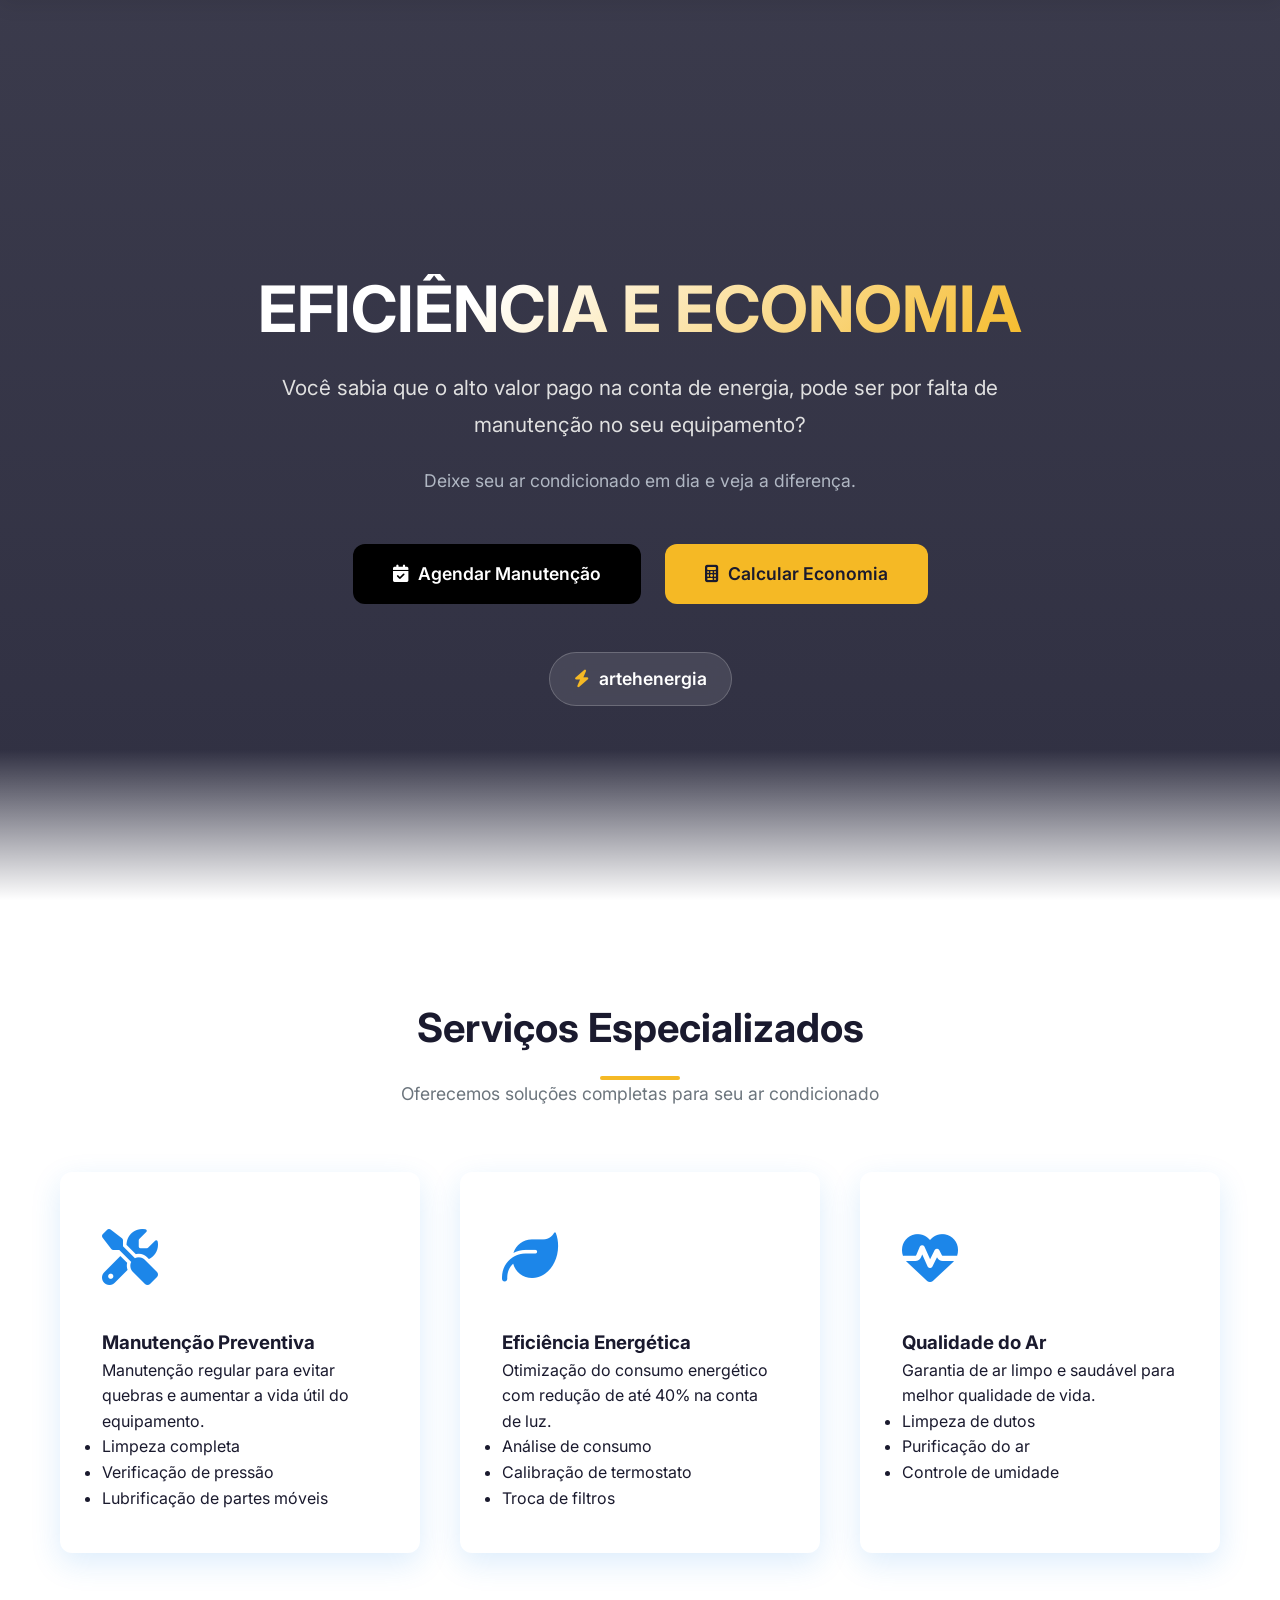
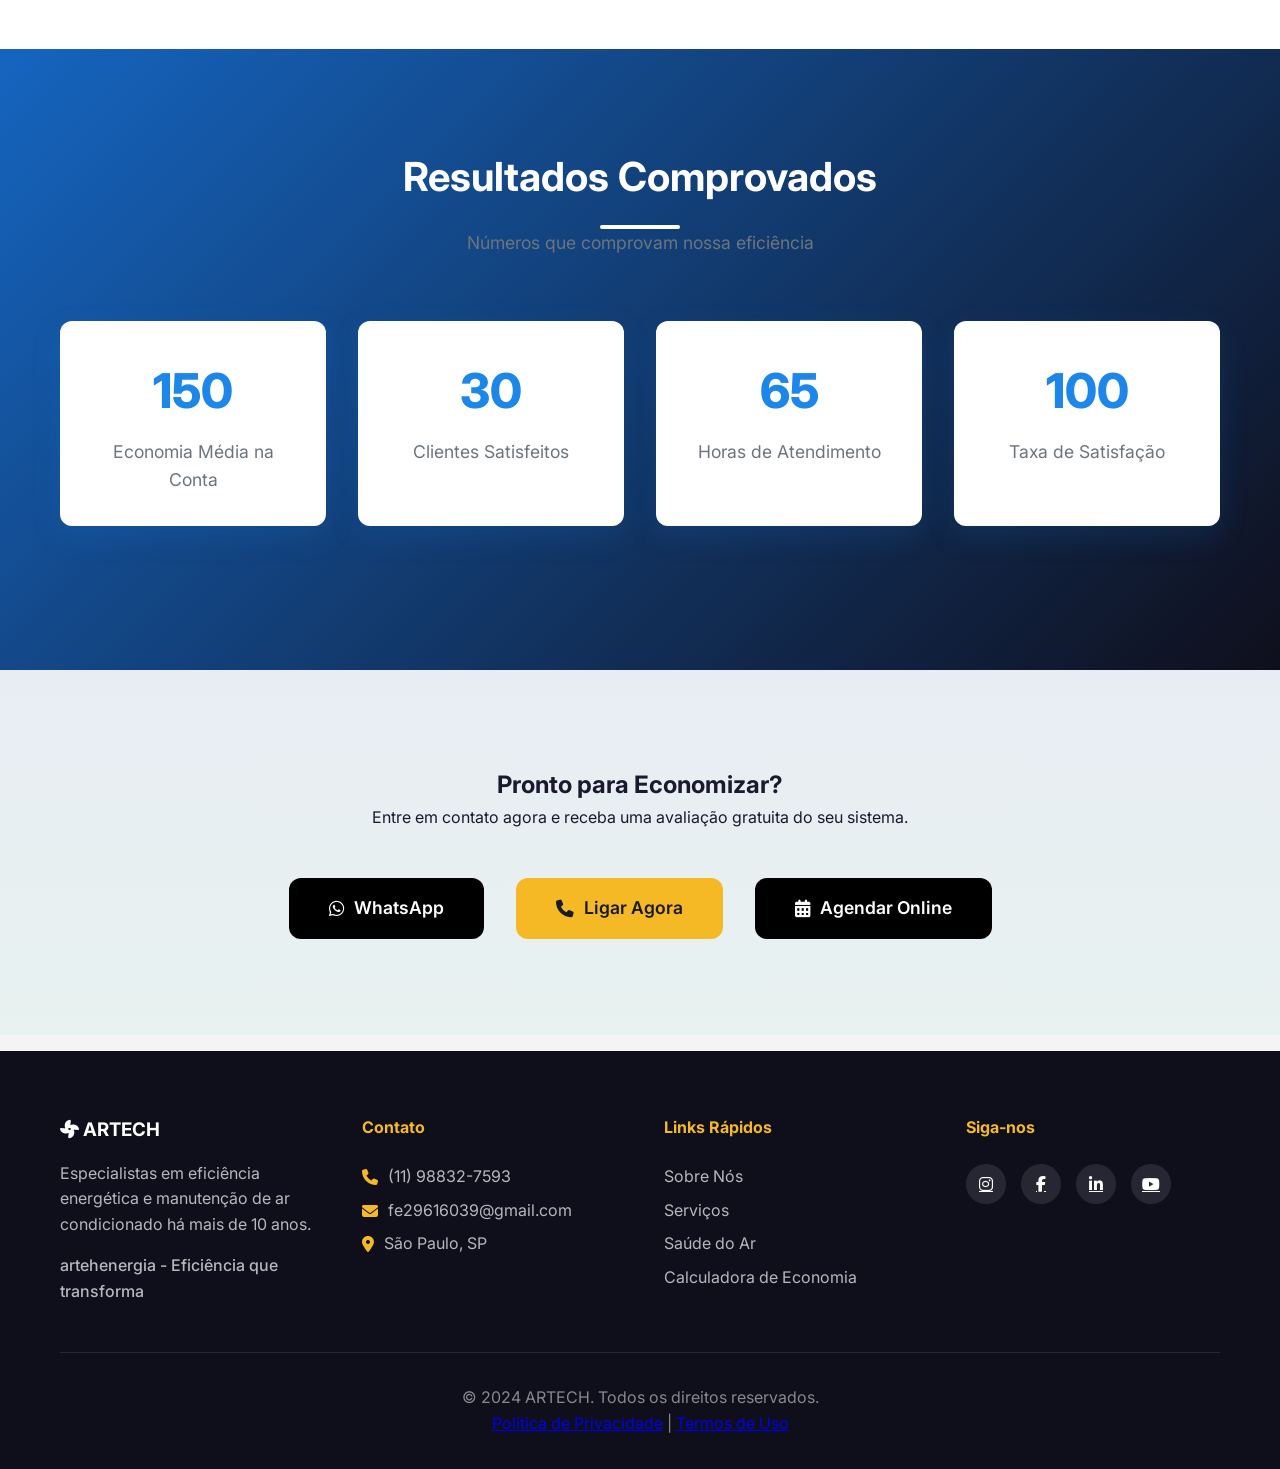
==== commit 78fe0d74: "Update index.html" ====
--- a/index.html
+++ b/index.html
@@ -134,22 +134,22 @@
             
             <div class="stats-grid">
                 <div class="stat-card">
-                    <div class="stat-number" data-count="40">0</div>
+                    <div class="stat-number" data-count="40">150</div>
                     <div class="stat-label">Economia Média na Conta</div>
                 </div>
                 
                 <div class="stat-card">
-                    <div class="stat-number" data-count="1500">0</div>
+                    <div class="stat-number" data-count="1500">30</div>
                     <div class="stat-label">Clientes Satisfeitos</div>
                 </div>
                 
                 <div class="stat-card">
-                    <div class="stat-number" data-count="24">0</div>
+                    <div class="stat-number" data-count="24">65</div>
                     <div class="stat-label">Horas de Atendimento</div>
                 </div>
                 
                 <div class="stat-card">
-                    <div class="stat-number" data-count="99">0</div>
+                    <div class="stat-number" data-count="99">100</div>
                     <div class="stat-label">Taxa de Satisfação</div>
                 </div>
             </div>
@@ -170,7 +170,7 @@
                 <a href="tel:+5511988327593" class="btn btn-secondary btn-lg">
                     <i class="fas fa-phone"></i> Ligar Agora
                 </a>
-                <a href="agendamento.html" class="btn btn-primary btn-lg">
+                <a href="../pages/contato.html" class="btn btn-primary btn-lg">
                     <i class="fas fa-calendar-alt"></i> Agendar Online
                 </a>
             </div>
@@ -197,10 +197,10 @@
                 <div class="footer-links">
                     <h4>Links Rápidos</h4>
                     <ul>
-                        <li><a href="sobre.html">Sobre Nós</a></li>
-                        <li><a href="servicos.html">Serviços</a></li>
-                        <li><a href="saude.html">Saúde do Ar</a></li>
-                        <li><a href="economia.html">Calculadora de Economia</a></li>
+                        <li><a href="../pages/sobre.html">Sobre Nós</a></li>
+                        <li><a href="../pages/servicos.html">Serviços</a></li>
+                        <li><a href="../pages/saude.html">Saúde do Ar</a></li>
+                        <li><a href="../pages/economia.html">Calculadora de Economia</a></li>
                     </ul>
                 </div>
                 
